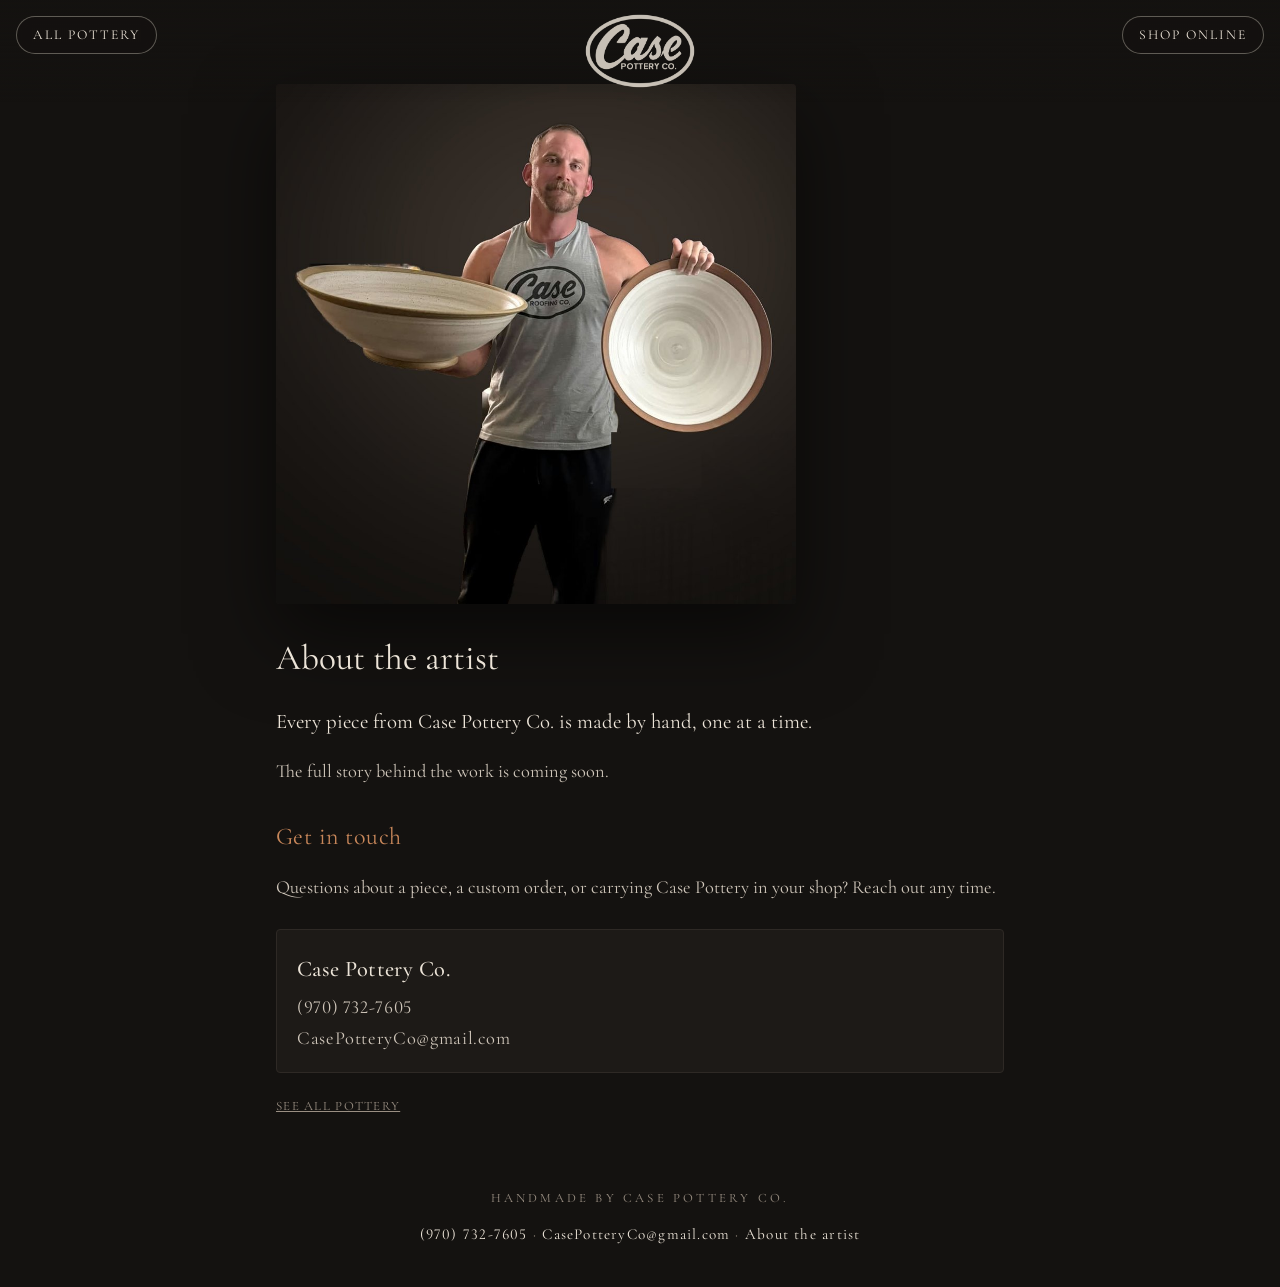
==== about.html @ ccc7f67f "Add artist photo to About page Co-Authored-By: Claude Opus 5.5 (1M context) <noreply@anthropic.com> " ====
<!doctype html>
<html lang="en">
<head>
  <meta charset="utf-8">
  <meta name="viewport" content="width=device-width, initial-scale=1">
  <meta name="theme-color" content="#141210">
  <title>About the Artist | Case Pottery Co.</title>
  <link rel="preconnect" href="https://fonts.googleapis.com">
  <link rel="preconnect" href="https://fonts.gstatic.com" crossorigin>
  <link href="https://fonts.googleapis.com/css2?family=Cormorant+Garamond:ital,wght@0,400;0,500;1,400&display=swap" rel="stylesheet">
  <link rel="stylesheet" href="style.css">
</head>
<body>
  <header><a href="index.html"><img src="images/logo-light.png" alt="Case Pottery Co."></a></header>
  <a class="nav-pill nav-left" href="index.html">All pottery</a>
  <a class="nav-pill" href="shop.html">Shop online</a>

  <!-- The artist's story. Edit the words below to change the page. -->
  <main class="piece guide about">
    <div class="frame portrait"><img src="images/artist.jpg" alt="The artist holding two large handmade bowls"></div>

    <h1>About the artist</h1>
    <p class="lead">Every piece from Case Pottery Co. is made by hand, one at a time.</p>
    <p>The full story behind the work is coming soon.</p>

    <h2 id="contact">Get in touch</h2>
    <p>Questions about a piece, a custom order, or carrying Case Pottery in your shop? Reach out any time.</p>
    <div class="shop shop-full contact">
      <strong>Case Pottery Co.</strong>
      <a href="tel:+19707327605">(970) 732-7605</a>
      <a href="mailto:CasePotteryCo@gmail.com">CasePotteryCo@gmail.com</a>
    </div>

    <a class="back" href="index.html">See all pottery</a>
  </main>

  <footer>Handmade by Case Pottery Co.<span class="contact-line"><a href="tel:+19707327605">(970) 732-7605</a> &middot; <a href="mailto:CasePotteryCo@gmail.com">CasePotteryCo@gmail.com</a> &middot; <a href="about.html">About the artist</a></span></footer>
</body>
</html>
---- style.css ----
:root {
  --bg: #141210;
  --panel: #1d1a17;
  --text: #ece4d8;
  --muted: #9a8f83;
  --accent: #c8875a;
  --line: #2e2925;
}
* { box-sizing: border-box; }
html { scroll-behavior: smooth; }
body {
  font-variant-numeric: lining-nums;
  margin: 0;
  background: var(--bg);
  color: var(--text);
  font-family: "Cormorant Garamond", Georgia, "Times New Roman", serif;
  line-height: 1.5;
  -webkit-font-smoothing: antialiased;
}
a { color: inherit; }

/* Top bar */
header {
  position: fixed; top: 0; left: 0; right: 0; z-index: 10;
  display: flex; justify-content: center;
  padding: 14px 16px;
  background: linear-gradient(to bottom, rgba(20,18,16,0.92), rgba(20,18,16,0));
  pointer-events: none;
}
header a { pointer-events: auto; }
header { transition: opacity 0.5s ease; }
.home header { opacity: 0; }
.home.scrolled header { opacity: 1; }
header img { width: 110px; height: auto; display: block; opacity: 0.92; }

/* Opening screen */
.intro {
  min-height: 100svh;
  display: flex; flex-direction: column; align-items: center; justify-content: center;
  text-align: center; padding: 0 16px;
}
.intro img { width: 340px; max-width: 72%; height: auto; }
.intro p {
  margin: 28px 0 0; color: var(--muted);
  letter-spacing: 0.3em; text-transform: uppercase; font-size: 0.8rem;
}
.scroll-hint {
  margin-top: 48px; color: var(--muted); font-size: 1.4rem;
  text-decoration: none; animation: drift 2.4s ease-in-out infinite;
}
@keyframes drift { 50% { transform: translateY(8px); opacity: 0.5; } }

/* One big section per piece */
.showcase {
  min-height: 100svh;
  display: flex; flex-direction: column; align-items: center; justify-content: center;
  padding: 96px 16px 40px;
  text-decoration: none;
}
.showcase .frame, .showcase-link .frame {
  width: min(100%, calc((100svh - 210px) * 0.8), 760px);
  aspect-ratio: 4 / 5;
  overflow: hidden; border-radius: 4px;
  background: var(--panel);
  box-shadow: 0 30px 80px rgba(0,0,0,0.55);
}
.showcase img {
  width: 100%; height: 100%; object-fit: cover; display: block;
  filter: saturate(0.9) contrast(1.05);
  transition: transform 1.2s ease;
}
.showcase-link { display: flex; flex-direction: column; align-items: center; width: 100%; text-decoration: none; }
.showcase-link:hover img { transform: scale(1.03); }
.empty { color: var(--muted); font-style: italic; font-size: 1.2rem; }
.showcase .caption { text-align: center; margin-top: 22px; }
.showcase h2 { font-weight: 400; font-size: 1.7rem; margin: 0; letter-spacing: 0.02em; }
.showcase .price, .showcase .sold { font-size: 1.15rem; }



.price { color: var(--accent); letter-spacing: 0.08em; }
.sold { color: var(--muted); font-style: italic; letter-spacing: 0.08em; }

.shop {
  margin-top: 10px; color: var(--muted);
  font-style: italic; font-size: 1rem; letter-spacing: 0.04em;
}
.shop span { color: var(--text); font-style: normal; }
.shop-full {
  margin-top: 28px; padding: 18px 20px;
  border: 1px solid var(--line); border-radius: 4px; background: var(--panel);
}
.shop-full strong, .shop-full a {
  display: block; font-style: normal; color: var(--text);
}
.shop-full strong { font-weight: 500; font-size: 1.3rem; margin: 4px 0 6px; letter-spacing: 0.02em; }
.shop-full a { text-decoration: none; color: #cfc6ba; font-size: 1.05rem; line-height: 1.7; }
.shop-full a:hover { color: var(--accent); }

/* Shop page: leave room for the Buy button under each piece */
.shop-page .showcase-link .frame { width: min(100%, calc((100svh - 280px) * 0.8), 760px); }

/* Buy button */
.buy {
  display: inline-block; margin-top: 18px; padding: 12px 30px;
  background: var(--accent); color: #1a1512; text-decoration: none;
  border-radius: 999px; font-size: 1.05rem; letter-spacing: 0.12em; text-transform: uppercase;
  font-weight: 500; transition: background 0.3s ease;
}
.buy:hover { background: #dc9a6c; }
.buy.disabled { background: transparent; color: var(--muted); border: 1px solid var(--line); text-transform: none; letter-spacing: 0.04em; font-style: italic; }
.piece .buy { display: block; width: fit-content; }

/* Prayer bowl "How to use" button */
.actions { display: flex; flex-wrap: wrap; gap: 12px; justify-content: center; align-items: center; }
.howto {
  display: inline-block; margin-top: 18px; padding: 11px 26px;
  border: 1px solid var(--accent); color: var(--accent); border-radius: 999px;
  text-decoration: none; font-size: 1rem; letter-spacing: 0.06em;
  transition: background 0.3s ease, color 0.3s ease;
}
.howto:hover { background: var(--accent); color: #1a1512; }
.piece .howto { margin-top: 4px; }

/* Instructions page */
.guide { padding-top: 110px; }
.guide h1 { margin-top: 0; }
.guide .lead { font-size: 1.3rem; color: var(--text); }
.guide h2 { font-weight: 400; font-size: 1.5rem; color: var(--accent); margin: 34px 0 8px; letter-spacing: 0.02em; }
.guide ol, .guide ul { padding-left: 1.3em; color: #cfc6ba; font-size: 1.15rem; }
.guide li { margin-bottom: 8px; }

/* "Shop online" / "All pottery" button, top right */
.nav-pill {
  position: fixed; top: 16px; right: 16px; z-index: 11;
  padding: 8px 16px; border: 1px solid rgba(236,228,216,0.35); border-radius: 999px;
  background: rgba(20,18,16,0.6); backdrop-filter: blur(6px); -webkit-backdrop-filter: blur(6px);
  color: var(--text); text-decoration: none; font-size: 0.85rem; letter-spacing: 0.15em; text-transform: uppercase;
  transition: background 0.3s ease, border-color 0.3s ease;
}
.nav-pill.nav-left { right: auto; left: 16px; }
.nav-pill:hover { background: var(--accent); border-color: var(--accent); color: #1a1512; }
.intro h1 { font-weight: 400; font-size: 1.5rem; letter-spacing: 0.3em; text-transform: uppercase; margin: 28px 0 0; }

/* Fade in as you scroll */
.reveal { opacity: 0; transform: translateY(40px); transition: opacity 1s ease, transform 1s ease; }
.reveal.shown { opacity: 1; transform: none; }
@media (prefers-reduced-motion: reduce) {
  .reveal { opacity: 1; transform: none; transition: none; }
  .scroll-hint { animation: none; }
}

/* Single piece page */
.piece { max-width: 760px; margin: 0 auto; padding: 84px 16px 24px; }
.piece .frame { aspect-ratio: 4 / 5; overflow: hidden; border-radius: 4px; background: var(--panel); box-shadow: 0 30px 80px rgba(0,0,0,0.55); }
.piece img { width: 100%; height: 100%; object-fit: cover; display: block; }
.piece h1 { font-weight: 400; font-size: 2.2rem; margin: 28px 0 4px; }
.piece .price, .piece .sold { font-size: 1.3rem; }
.piece p { white-space: pre-line; color: #cfc6ba; font-size: 1.15rem; }
.back { display: inline-block; margin-top: 24px; color: var(--muted); letter-spacing: 0.1em; text-transform: uppercase; font-size: 0.8rem; }

.contact-line { display: block; margin-top: 12px; letter-spacing: 0.08em; text-transform: none; font-size: 0.95rem; }
.contact-line a { color: var(--text); text-decoration: none; display: inline-block; margin: 2px 0; }
.contact-line a:hover { color: var(--accent); }

/* About page */
.about .portrait { max-width: 520px; margin: 0 0 8px; aspect-ratio: 1 / 1; }
.contact strong { font-size: 1.4rem; }
.contact a { font-size: 1.15rem; }

footer {
  text-align: center; color: var(--muted); font-size: 0.8rem;
  letter-spacing: 0.25em; text-transform: uppercase; padding: 48px 16px 40px;
}

/* Phones: photos run edge to edge */
@media (max-width: 600px) {
  .showcase { padding: 84px 0 32px; }
  .showcase .frame, .showcase-link .frame { width: 100%; aspect-ratio: 3 / 4; border-radius: 0; }
  .piece { padding: 84px 0 24px; }
  .piece .frame { border-radius: 0; aspect-ratio: 3 / 4; }
  .piece h1, .piece .price, .piece .sold, .piece p, .piece .back { margin-left: 16px; margin-right: 16px; }
  .piece .price, .piece .sold { display: inline-block; }
  .piece .shop, .piece .buy, .piece .howto { margin-left: 16px; margin-right: 16px; }
  .guide { padding: 96px 16px 24px; }
  .guide h1, .guide p, .guide .back, .guide .shop { margin-left: 0; margin-right: 0; }
  .nav-pill { top: 12px; right: 12px; padding: 7px 12px; font-size: 0.72rem; }
  .nav-pill.nav-left { left: 12px; right: auto; }
  .about .portrait { margin: 0 auto 8px; aspect-ratio: 1 / 1; }
}
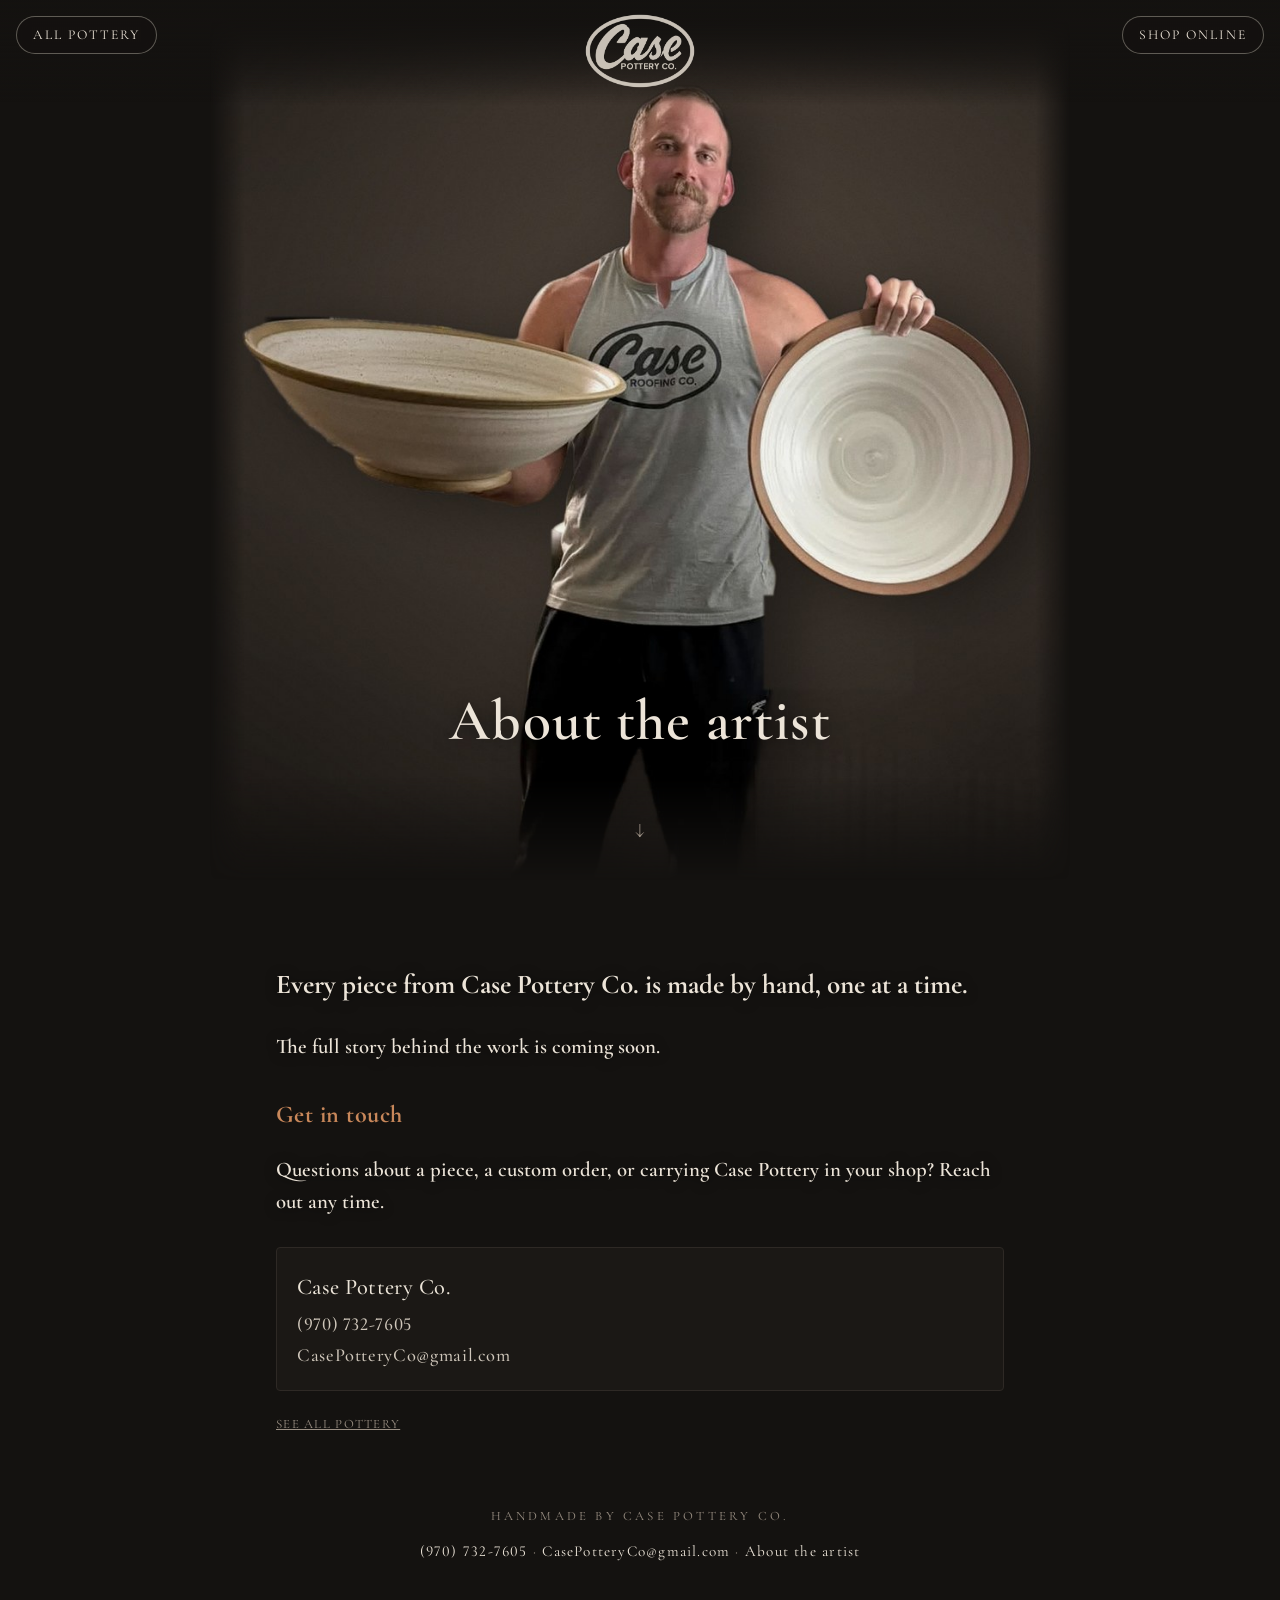
==== commit ee8933ae: "About page: full-screen photo that blurs into a watermark behind a bold bio Co-Authored-By: Claude O" ====
--- a/about.html
+++ b/about.html
@@ -7,19 +7,24 @@
   <title>About the Artist | Case Pottery Co.</title>
   <link rel="preconnect" href="https://fonts.googleapis.com">
   <link rel="preconnect" href="https://fonts.gstatic.com" crossorigin>
-  <link href="https://fonts.googleapis.com/css2?family=Cormorant+Garamond:ital,wght@0,400;0,500;1,400&display=swap" rel="stylesheet">
+  <link href="https://fonts.googleapis.com/css2?family=Cormorant+Garamond:ital,wght@0,400;0,500;0,600;0,700;1,400&display=swap" rel="stylesheet">
   <link rel="stylesheet" href="style.css">
 </head>
-<body>
+<body class="about-page">
   <header><a href="index.html"><img src="images/logo-light.png" alt="Case Pottery Co."></a></header>
   <a class="nav-pill nav-left" href="index.html">All pottery</a>
   <a class="nav-pill" href="shop.html">Shop online</a>
 
   <!-- The artist's story. Edit the words below to change the page. -->
-  <main class="piece guide about">
-    <div class="frame portrait"><img src="images/artist.jpg" alt="The artist holding two large handmade bowls"></div>
+  <!-- Artist photo: sharp when the page opens, then blurs and fades behind the bio as you scroll -->
+  <div class="bio-photo" id="bioPhoto"><img src="images/artist.jpg" alt="The artist holding two large handmade bowls"></div>
 
+  <section class="bio-opening">
     <h1>About the artist</h1>
+    <a class="scroll-hint" href="#bio" aria-label="Read the story">&#8595;</a>
+  </section>
+
+  <main class="piece guide about" id="bio">
     <p class="lead">Every piece from Case Pottery Co. is made by hand, one at a time.</p>
     <p>The full story behind the work is coming soon.</p>
 
@@ -34,6 +39,19 @@
     <a class="back" href="index.html">See all pottery</a>
   </main>
 
+  <script>
+    // Blur and dim the photo as the reader scrolls into the bio.
+    (function () {
+      const photo = document.getElementById("bioPhoto");
+      function update() {
+        const p = Math.min(1, Math.max(0, scrollY / (innerHeight * 0.7)));
+        photo.style.filter = "blur(" + (p * 14).toFixed(1) + "px) brightness(" + (1 - p * 0.72).toFixed(2) + ")";
+        photo.style.transform = "scale(" + (1 + p * 0.06).toFixed(3) + ")";
+      }
+      addEventListener("scroll", update, { passive: true });
+      update();
+    })();
+  </script>
   <footer>Handmade by Case Pottery Co.<span class="contact-line"><a href="tel:+19707327605">(970) 732-7605</a> &middot; <a href="mailto:CasePotteryCo@gmail.com">CasePotteryCo@gmail.com</a> &middot; <a href="about.html">About the artist</a></span></footer>
 </body>
 </html>
--- a/style.css
+++ b/style.css
@@ -163,10 +163,36 @@
 .contact-line a { color: var(--text); text-decoration: none; display: inline-block; margin: 2px 0; }
 .contact-line a:hover { color: var(--accent); }
 
-/* About page */
-.about .portrait { max-width: 520px; margin: 0 0 8px; aspect-ratio: 1 / 1; }
+/* About page: full-screen photo that fades into a blurred watermark behind the bio */
+.bio-photo {
+  position: fixed; inset: 0; z-index: 0;
+  display: flex; align-items: center; justify-content: center;
+  background: var(--bg);
+  will-change: filter, transform;
+}
+.bio-photo img {
+  width: min(100vw, calc(100svh - 40px), 900px); height: auto; aspect-ratio: 1 / 1;
+  /* soften all four edges so the photo melts into the page */
+  -webkit-mask-image: linear-gradient(to right, transparent, #000 4%, #000 96%, transparent), linear-gradient(to bottom, transparent, #000 10%, #000 88%, transparent);
+  -webkit-mask-composite: source-in;
+  mask-image: linear-gradient(to right, transparent, #000 4%, #000 96%, transparent), linear-gradient(to bottom, transparent, #000 10%, #000 88%, transparent);
+  mask-composite: intersect;
+}
+.about-page header, .about-page .nav-pill { z-index: 12; }
+.bio-opening {
+  position: relative; z-index: 1;
+  min-height: 100svh; display: flex; flex-direction: column; justify-content: flex-end; align-items: center;
+  padding: 0 16px 6svh; text-align: center;
+}
+.bio-opening h1 { font-weight: 600; font-size: clamp(2.2rem, 7vw, 3.6rem); margin: 0; letter-spacing: 0.02em; text-shadow: 0 2px 18px rgba(0,0,0,0.6); }
+.about { position: relative; z-index: 1; padding-top: 40px; }
+.about p { font-weight: 600; font-size: 1.3rem; line-height: 1.55; color: var(--text); text-shadow: 0 1px 12px rgba(0,0,0,0.7); }
+.about .lead { font-weight: 700; font-size: 1.7rem; line-height: 1.35; }
+.about h2 { font-weight: 700; }
+.contact { background: rgba(29,26,23,0.85); }
 .contact strong { font-size: 1.4rem; }
-.contact a { font-size: 1.15rem; }
+.contact a { font-size: 1.15rem; font-weight: 500; }
+.about-page footer { position: relative; z-index: 1; }
 
 footer {
   text-align: center; color: var(--muted); font-size: 0.8rem;
@@ -186,5 +212,4 @@
   .guide h1, .guide p, .guide .back, .guide .shop { margin-left: 0; margin-right: 0; }
   .nav-pill { top: 12px; right: 12px; padding: 7px 12px; font-size: 0.72rem; }
   .nav-pill.nav-left { left: 12px; right: auto; }
-  .about .portrait { margin: 0 auto 8px; aspect-ratio: 1 / 1; }
 }
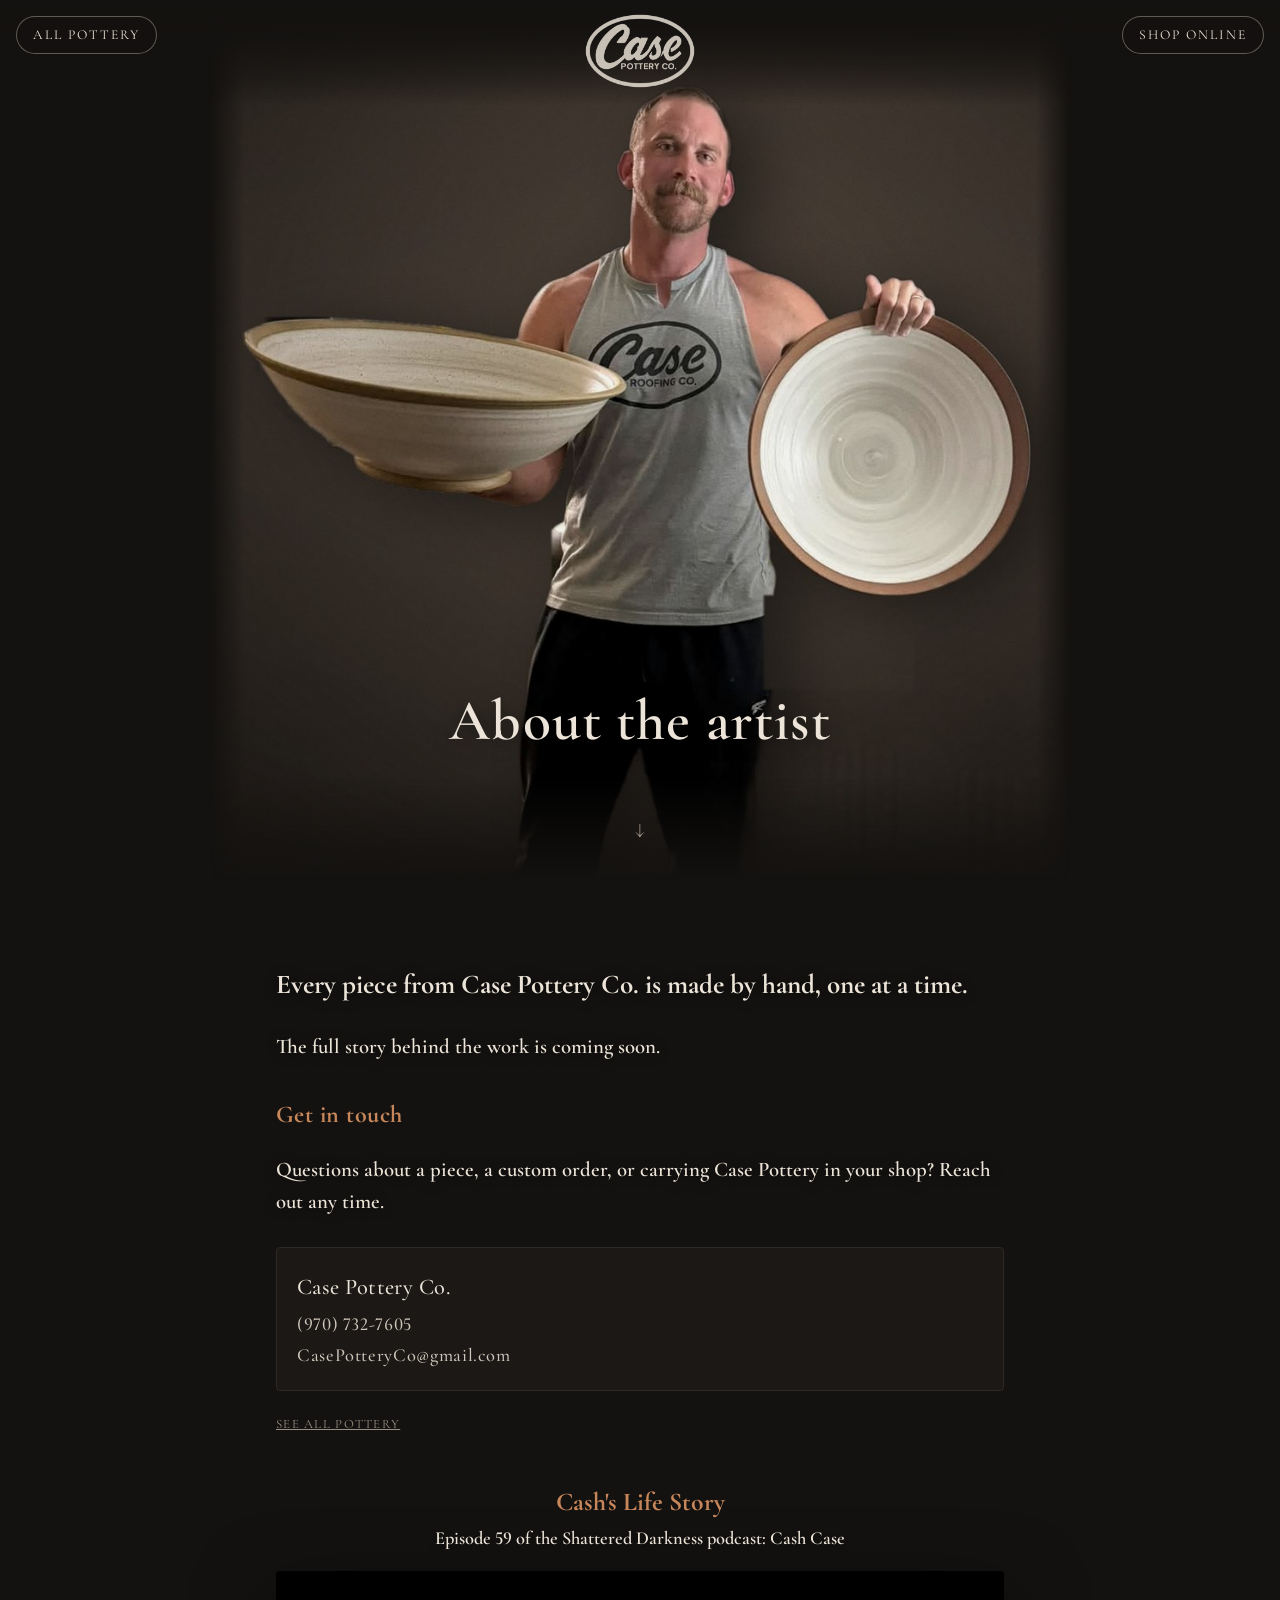
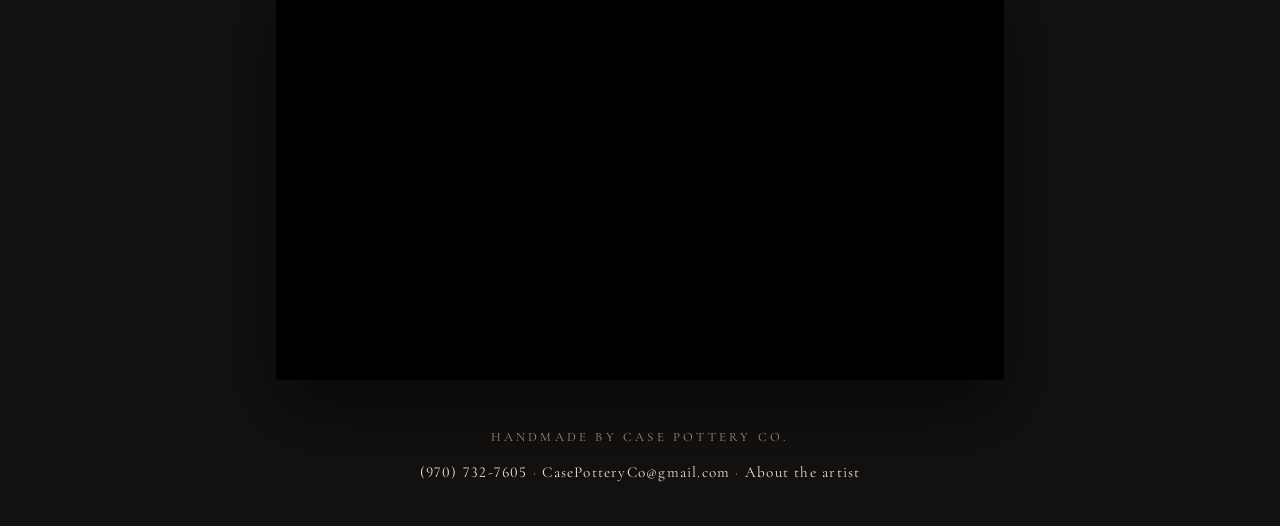
==== commit a4372156: "About page: turn on the episode 59 video Co-Authored-By: Claude Opus 5.5 (1M context) <noreply@anthr" ====
--- a/about.html
+++ b/about.html
@@ -39,6 +39,13 @@
     <a class="back" href="index.html">See all pottery</a>
   </main>
 
+  <!-- Podcast video. To change it, paste the YouTube video's ID (the part after "v=" in the link) between the quotes below. -->
+  <section class="podcast" id="podcast" data-video="JT8KtvxeNyM" hidden>
+    <h2>Cash's Life Story</h2>
+    <p>Episode 59 of the Shattered Darkness podcast: Cash Case</p>
+    <div class="video"></div>
+  </section>
+
   <script>
     // Blur and dim the photo as the reader scrolls into the bio.
     (function () {
@@ -51,6 +58,15 @@
       addEventListener("scroll", update, { passive: true });
       update();
     })();
+
+    // Show the podcast video once a YouTube ID is filled in above.
+    (function () {
+      const box = document.getElementById("podcast"), id = box.dataset.video.trim();
+      if (!id) return;
+      box.querySelector(".video").innerHTML = '<iframe src="https://www.youtube-nocookie.com/embed/' + encodeURIComponent(id) +
+        '" title="Shattered Darkness podcast, episode 59: Cash Case" loading="lazy" allow="accelerometer; encrypted-media; gyroscope; picture-in-picture" allowfullscreen></iframe>';
+      box.hidden = false;
+    })();
   </script>
   <footer>Handmade by Case Pottery Co.<span class="contact-line"><a href="tel:+19707327605">(970) 732-7605</a> &middot; <a href="mailto:CasePotteryCo@gmail.com">CasePotteryCo@gmail.com</a> &middot; <a href="about.html">About the artist</a></span></footer>
 </body>
--- a/style.css
+++ b/style.css
@@ -193,6 +193,12 @@
 .contact strong { font-size: 1.4rem; }
 .contact a { font-size: 1.15rem; font-weight: 500; }
 .about-page footer { position: relative; z-index: 1; }
+.podcast { position: relative; z-index: 1; max-width: 760px; margin: 0 auto; padding: 24px 16px 0; text-align: center; }
+.podcast[hidden] { display: none; }
+.podcast h2 { font-weight: 700; font-size: 1.6rem; color: var(--accent); margin: 0 0 4px; }
+.podcast p { font-weight: 600; font-size: 1.15rem; margin: 0 0 18px; text-shadow: 0 1px 12px rgba(0,0,0,0.7); }
+.podcast .video { aspect-ratio: 16 / 9; max-width: 100%; border-radius: 4px; overflow: hidden; background: #000; box-shadow: 0 30px 80px rgba(0,0,0,0.55); }
+.podcast iframe { width: 100%; height: 100%; border: 0; display: block; }
 
 footer {
   text-align: center; color: var(--muted); font-size: 0.8rem;
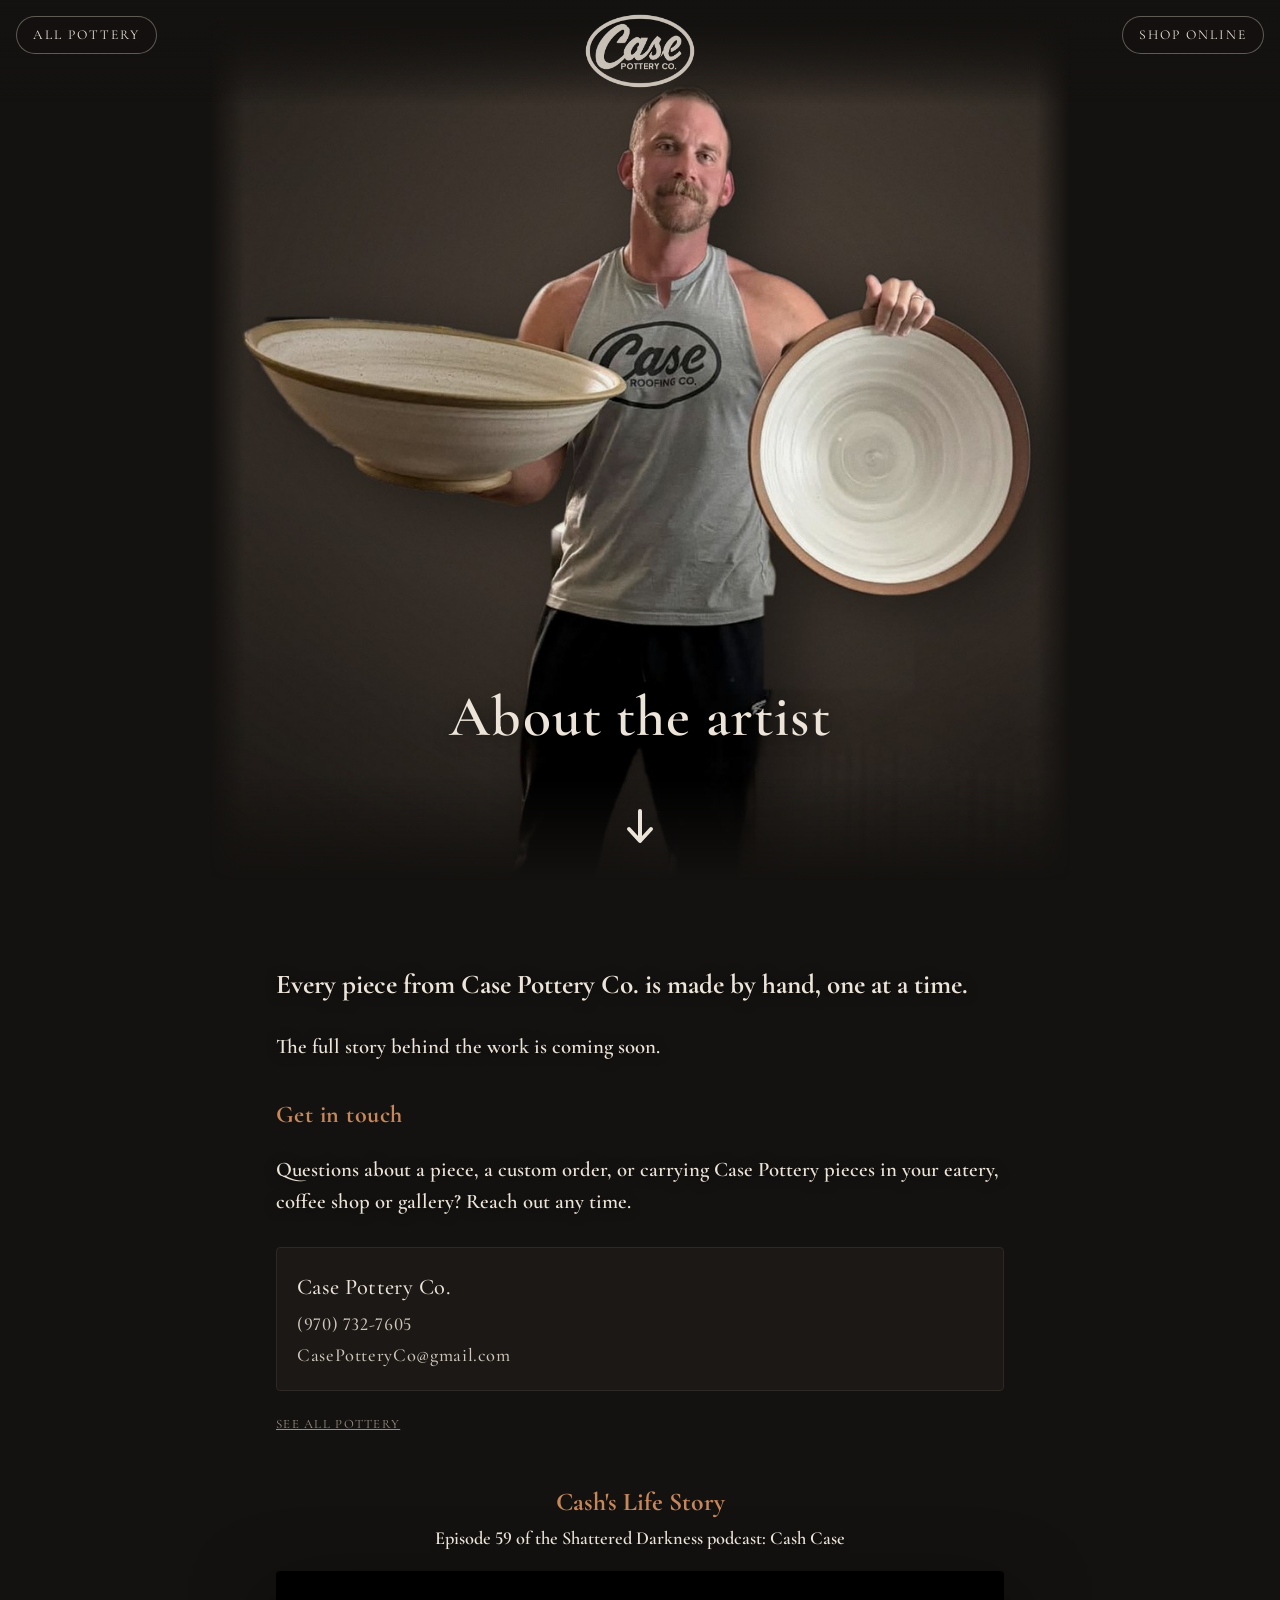
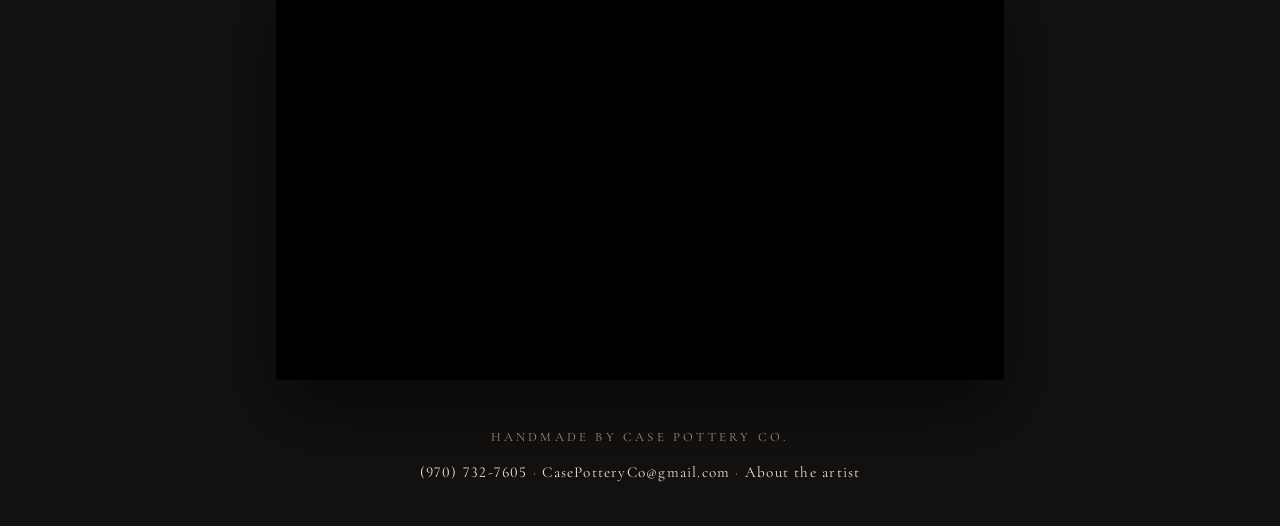
==== commit e0e3de96: "About page: mention eateries, coffee shops and galleries Co-Authored-By: Claude Opus 5.5 (1M context" ====
--- a/about.html
+++ b/about.html
@@ -29,7 +29,7 @@
     <p>The full story behind the work is coming soon.</p>
 
     <h2 id="contact">Get in touch</h2>
-    <p>Questions about a piece, a custom order, or carrying Case Pottery in your shop? Reach out any time.</p>
+    <p>Questions about a piece, a custom order, or carrying Case Pottery pieces in your eatery, coffee shop or gallery? Reach out any time.</p>
     <div class="shop shop-full contact">
       <strong>Case Pottery Co.</strong>
       <a href="tel:+19707327605">(970) 732-7605</a>
@@ -69,5 +69,6 @@
     })();
   </script>
   <footer>Handmade by Case Pottery Co.<span class="contact-line"><a href="tel:+19707327605">(970) 732-7605</a> &middot; <a href="mailto:CasePotteryCo@gmail.com">CasePotteryCo@gmail.com</a> &middot; <a href="about.html">About the artist</a></span></footer>
+  <script src="signup.js"></script>
 </body>
 </html>
--- a/style.css
+++ b/style.css
@@ -45,7 +45,12 @@
   letter-spacing: 0.3em; text-transform: uppercase; font-size: 0.8rem;
 }
 .scroll-hint {
-  margin-top: 48px; color: var(--muted); font-size: 1.4rem;
+  /* bold arrow drawn as a shape so it looks the same on every phone */
+  display: block; width: 30px; height: 38px; margin-top: 48px;
+  font-size: 0; color: transparent; background: var(--text);
+  --arrow: url("data:image/svg+xml,%3Csvg xmlns='http://www.w3.org/2000/svg' viewBox='0 0 30 38'%3E%3Cpath d='M15 3v29M4 21l11 12 11-12' fill='none' stroke='%23000' stroke-width='4' stroke-linecap='round' stroke-linejoin='round'/%3E%3C/svg%3E");
+  -webkit-mask: var(--arrow) center / contain no-repeat; mask: var(--arrow) center / contain no-repeat;
+  filter: drop-shadow(0 2px 8px rgba(0,0,0,0.6));
   text-decoration: none; animation: drift 2.4s ease-in-out infinite;
 }
 @keyframes drift { 50% { transform: translateY(8px); opacity: 0.5; } }
@@ -218,4 +223,16 @@
   .guide h1, .guide p, .guide .back, .guide .shop { margin-left: 0; margin-right: 0; }
   .nav-pill { top: 12px; right: 12px; padding: 7px 12px; font-size: 0.72rem; }
   .nav-pill.nav-left { left: 12px; right: auto; }
-}+}
+/* Email signup box */
+.signup { position: relative; z-index: 1; max-width: 560px; margin: 56px auto 0; padding: 32px 20px; text-align: center; border-top: 1px solid var(--line); }
+.signup h2 { font-weight: 600; font-size: 1.6rem; margin: 0 0 6px; color: var(--accent); }
+.signup p { color: #cfc6ba; font-size: 1.1rem; margin: 0 0 18px; }
+.signup form { display: flex; flex-wrap: wrap; gap: 10px; justify-content: center; }
+.signup input { flex: 1 1 220px; min-width: 0; padding: 12px 18px; border-radius: 999px; border: 1px solid var(--line); background: var(--panel); color: var(--text); font: inherit; font-size: 1.05rem; }
+.signup input:focus { outline: none; border-color: var(--accent); }
+.signup button { padding: 12px 26px; border: 0; border-radius: 999px; background: var(--accent); color: #1a1512; font: inherit; font-size: 1rem; font-weight: 600; letter-spacing: 0.08em; text-transform: uppercase; cursor: pointer; }
+.signup button:hover { background: #dc9a6c; }
+.signup [hidden] { display: none; }
+.signup-done { color: var(--text) !important; font-weight: 600; }
+.visually-hidden { position: absolute; width: 1px; height: 1px; overflow: hidden; clip: rect(0 0 0 0); }
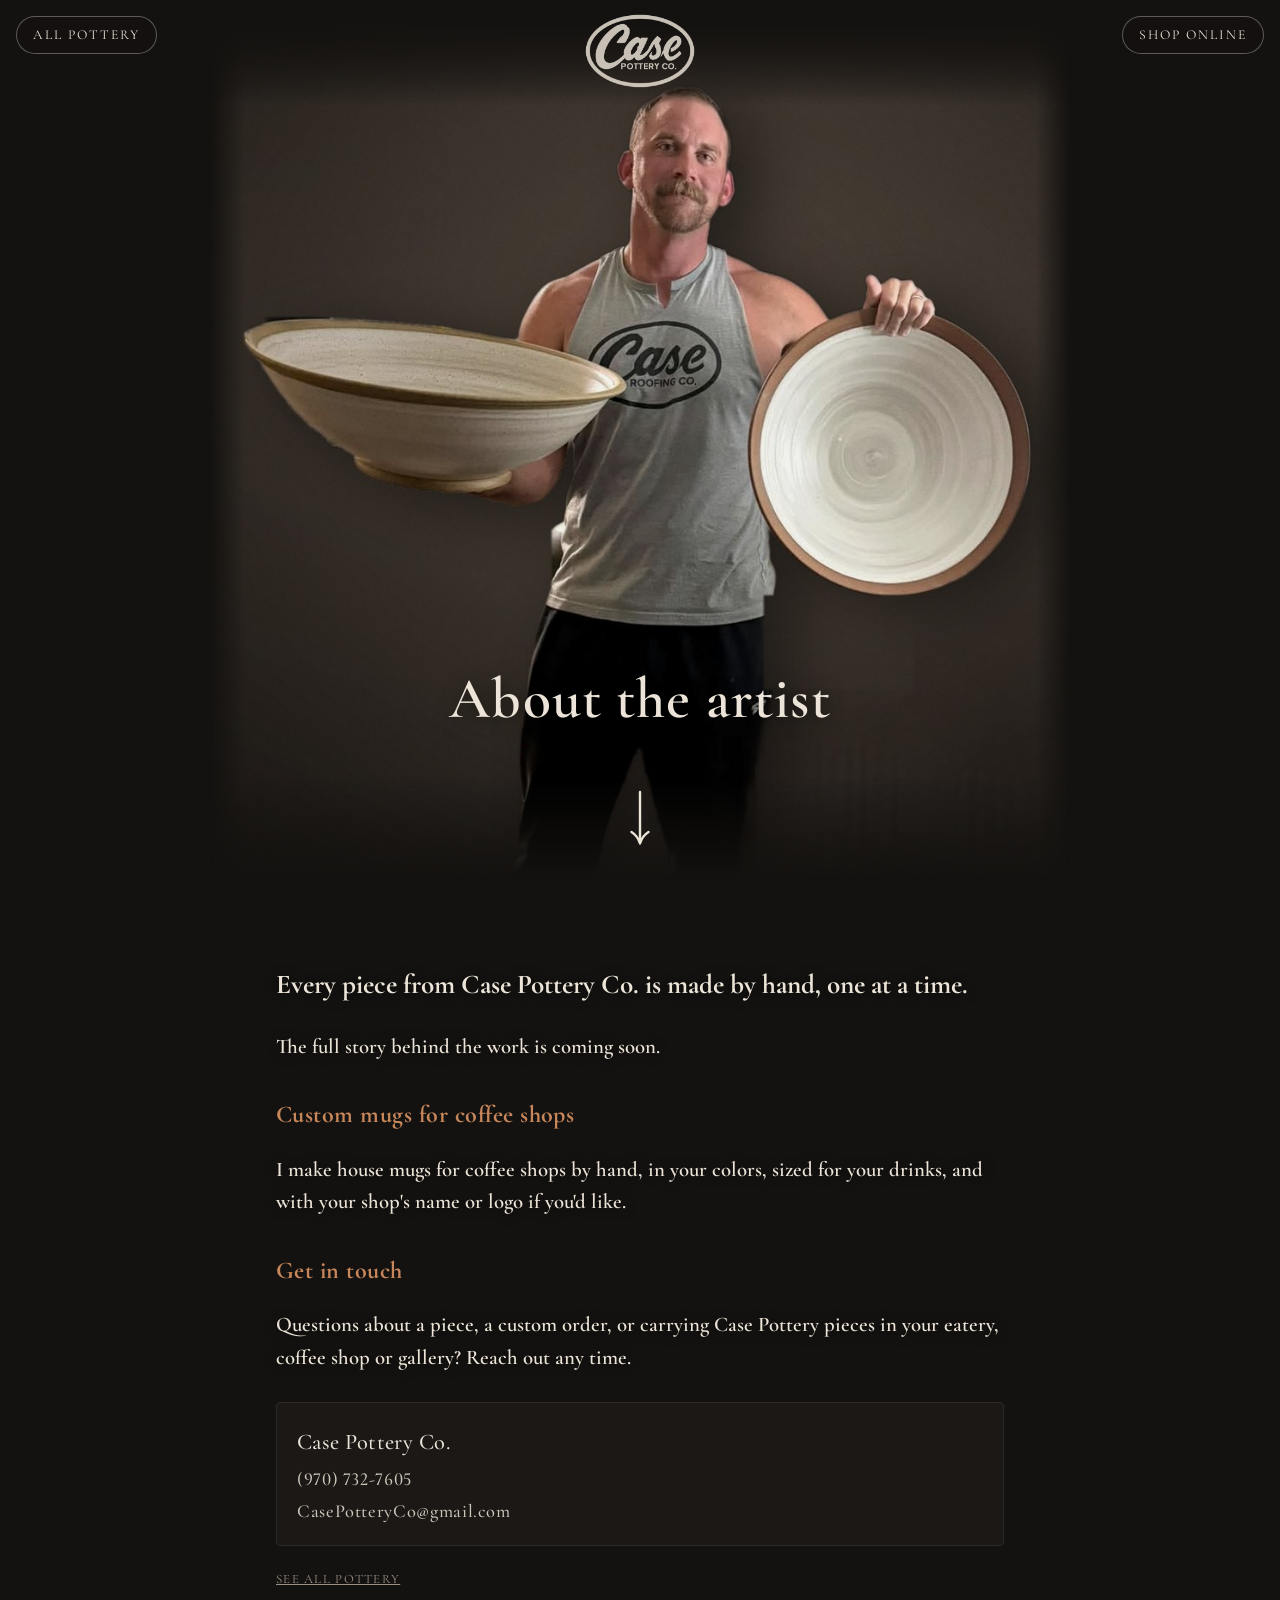
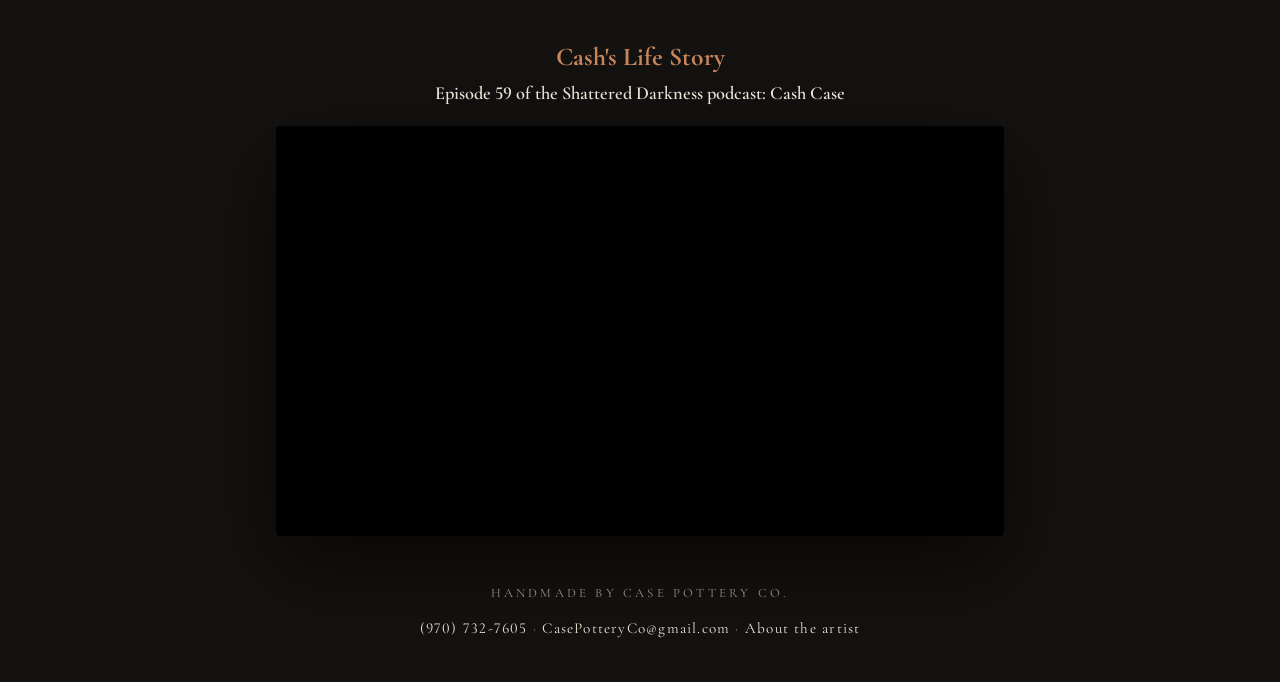
==== commit 9a321bfd: "Link previews, Google-friendly titles, sitemap, and custom coffee shop mugs section Co-Authored-By: " ====
--- a/about.html
+++ b/about.html
@@ -5,7 +5,21 @@
   <meta name="viewport" content="width=device-width, initial-scale=1">
   <meta name="theme-color" content="#141210">
   <title>About the Artist | Case Pottery Co.</title>
-  <link rel="preconnect" href="https://fonts.googleapis.com">
+  <!-- Search and link previews -->
+  <meta name="description" content="Meet Cash Case, the potter behind Case Pottery Co. Hear the story, watch the podcast episode, and get in touch about pieces or custom orders.">
+  <link rel="canonical" href="https://casepotteryco.github.io/case-pottery/about.html">
+  <meta property="og:type" content="website">
+  <meta property="og:site_name" content="Case Pottery Co.">
+  <meta property="og:title" content="About the Artist | Case Pottery Co.">
+  <meta property="og:description" content="Meet Cash Case, the potter behind Case Pottery Co. Hear the story, watch the podcast episode, and get in touch about pieces or custom orders.">
+  <meta property="og:url" content="https://casepotteryco.github.io/case-pottery/about.html">
+  <meta property="og:image" content="https://casepotteryco.github.io/case-pottery/images/share-artist.jpg">
+  <meta property="og:image:width" content="1200">
+  <meta property="og:image:height" content="630">
+  <meta name="twitter:card" content="summary_large_image">
+  <link rel="icon" href="images/logo-light.png">
+  <!-- /previews -->
+    <link rel="preconnect" href="https://fonts.googleapis.com">
   <link rel="preconnect" href="https://fonts.gstatic.com" crossorigin>
   <link href="https://fonts.googleapis.com/css2?family=Cormorant+Garamond:ital,wght@0,400;0,500;0,600;0,700;1,400&display=swap" rel="stylesheet">
   <link rel="stylesheet" href="style.css">
@@ -27,6 +41,9 @@
   <main class="piece guide about" id="bio">
     <p class="lead">Every piece from Case Pottery Co. is made by hand, one at a time.</p>
     <p>The full story behind the work is coming soon.</p>
+
+    <h2>Custom mugs for coffee shops</h2>
+    <p>I make house mugs for coffee shops by hand, in your colors, sized for your drinks, and with your shop's name or logo if you'd like.</p>
 
     <h2 id="contact">Get in touch</h2>
     <p>Questions about a piece, a custom order, or carrying Case Pottery pieces in your eatery, coffee shop or gallery? Reach out any time.</p>
--- a/style.css
+++ b/style.css
@@ -45,10 +45,10 @@
   letter-spacing: 0.3em; text-transform: uppercase; font-size: 0.8rem;
 }
 .scroll-hint {
-  /* bold arrow drawn as a shape so it looks the same on every phone */
-  display: block; width: 30px; height: 38px; margin-top: 48px;
+  /* slim, curved arrow drawn as a shape so it looks the same on every phone */
+  display: block; width: 22px; height: 56px; margin-top: 48px;
   font-size: 0; color: transparent; background: var(--text);
-  --arrow: url("data:image/svg+xml,%3Csvg xmlns='http://www.w3.org/2000/svg' viewBox='0 0 30 38'%3E%3Cpath d='M15 3v29M4 21l11 12 11-12' fill='none' stroke='%23000' stroke-width='4' stroke-linecap='round' stroke-linejoin='round'/%3E%3C/svg%3E");
+  --arrow: url("data:image/svg+xml,%3Csvg xmlns='http://www.w3.org/2000/svg' viewBox='0 0 22 56'%3E%3Cpath d='M11 2v50' stroke='%23000' stroke-width='2.4' stroke-linecap='round'/%3E%3Cpath d='M2.5 42c4 2.5 6.8 6 8.5 11.5c1.7-5.5 4.5-9 8.5-11.5' fill='none' stroke='%23000' stroke-width='2.4' stroke-linecap='round' stroke-linejoin='round'/%3E%3C/svg%3E");
   -webkit-mask: var(--arrow) center / contain no-repeat; mask: var(--arrow) center / contain no-repeat;
   filter: drop-shadow(0 2px 8px rgba(0,0,0,0.6));
   text-decoration: none; animation: drift 2.4s ease-in-out infinite;
@@ -236,3 +236,11 @@
 .signup [hidden] { display: none; }
 .signup-done { color: var(--text) !important; font-weight: 600; }
 .visually-hidden { position: absolute; width: 1px; height: 1px; overflow: hidden; clip: rect(0 0 0 0); }
+
+/* Custom mugs for coffee shops (home page) */
+.custom-mugs { max-width: 620px; margin: 40px auto 0; padding: 48px 20px 8px; text-align: center; border-top: 1px solid var(--line); }
+.custom-mugs h2 { font-weight: 600; font-size: clamp(1.7rem, 5vw, 2.2rem); margin: 0 0 10px; text-wrap: balance; }
+.custom-mugs p { color: #cfc6ba; font-size: 1.2rem; margin: 0 0 6px; }
+.custom-mugs .custom-call { color: var(--muted); font-size: 1rem; margin-top: 12px; }
+.custom-mugs .custom-call a { color: var(--text); text-decoration: none; }
+.custom-mugs .custom-call a:hover { color: var(--accent); }
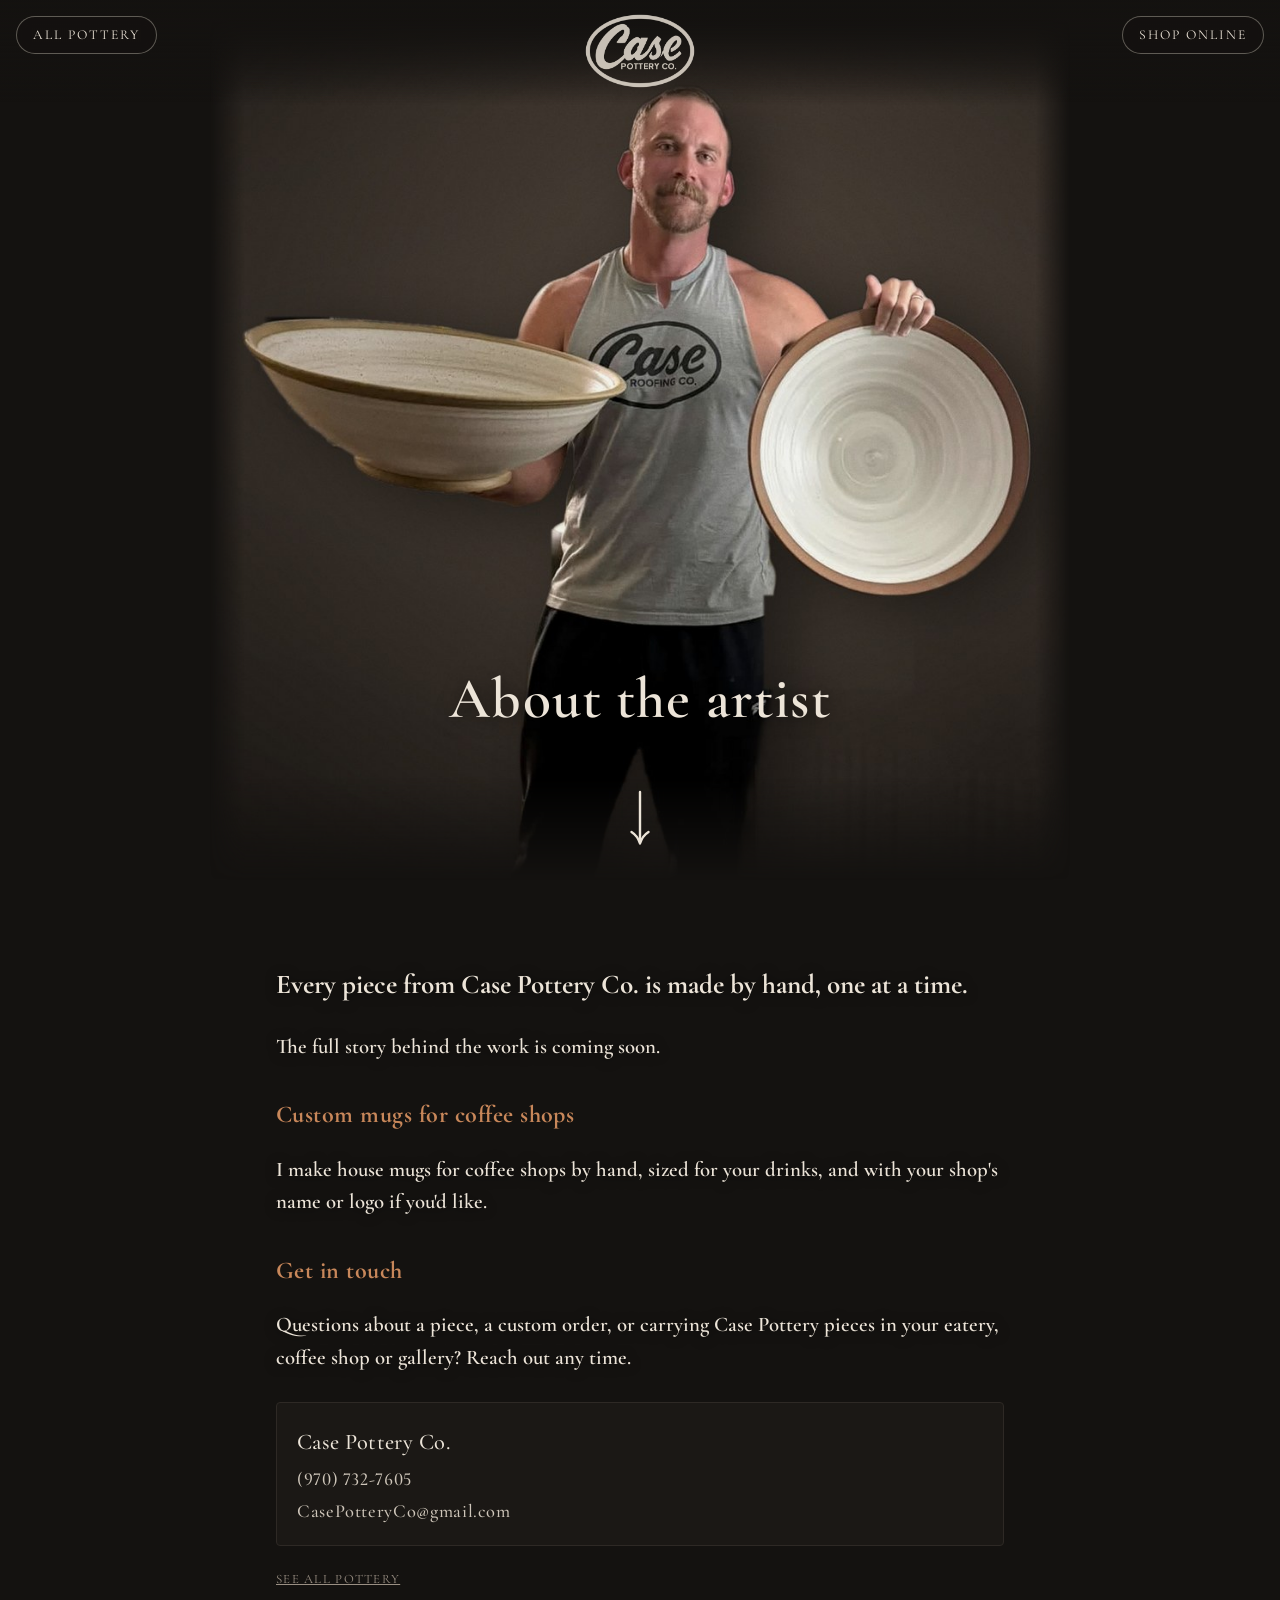
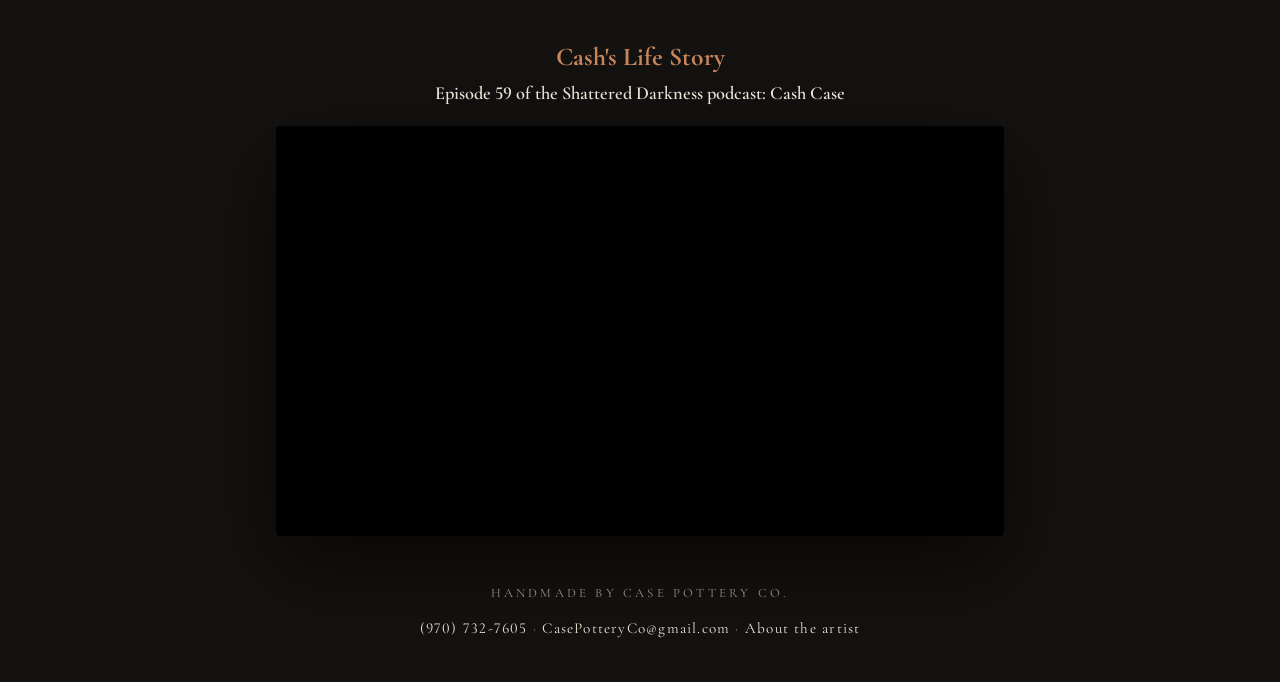
==== commit 30cad823: "Custom mugs: drop 'in your colors' Co-Authored-By: Claude Opus 5.5 (1M context) <noreply@anthropic.c" ====
--- a/about.html
+++ b/about.html
@@ -43,7 +43,7 @@
     <p>The full story behind the work is coming soon.</p>
 
     <h2>Custom mugs for coffee shops</h2>
-    <p>I make house mugs for coffee shops by hand, in your colors, sized for your drinks, and with your shop's name or logo if you'd like.</p>
+    <p>I make house mugs for coffee shops by hand, sized for your drinks, and with your shop's name or logo if you'd like.</p>
 
     <h2 id="contact">Get in touch</h2>
     <p>Questions about a piece, a custom order, or carrying Case Pottery pieces in your eatery, coffee shop or gallery? Reach out any time.</p>
